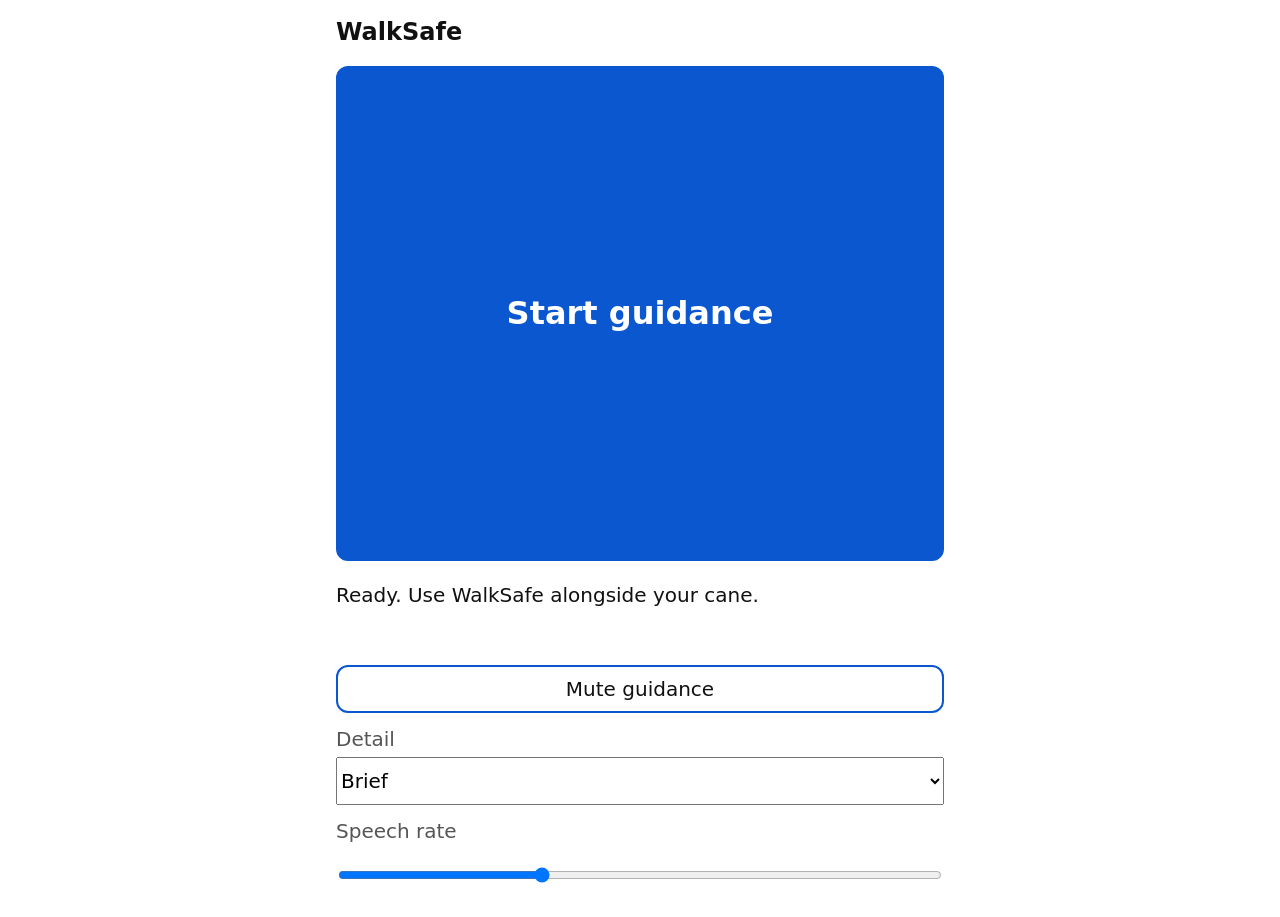
==== walksafe/web/index.html @ 9660e1f0 "feat(web): phone page with capture, frame checks and guidance control Phase 3 of the completion plan" ====
<!doctype html>
<html lang="en">
<head>
  <meta charset="utf-8">
  <meta name="viewport" content="width=device-width, initial-scale=1">
  <meta name="color-scheme" content="light dark">
  <title>WalkSafe</title>
  <link rel="stylesheet" href="style.css">
</head>
<body>
  <main>
    <h1>WalkSafe</h1>
    <button id="toggle" class="primary" aria-describedby="status">Start guidance</button>
    <p id="status" role="status" aria-live="polite">Ready. Use WalkSafe alongside your cane.</p>

    <section id="consent" hidden aria-labelledby="consent-title">
      <h2 id="consent-title">Send camera images?</h2>
      <p>WalkSafe sends camera images to a server to analyse the street ahead.
         Images are never stored; only the measurements and commands are kept.</p>
      <button id="consent-allow">Allow</button>
      <button id="consent-deny">Don't allow</button>
    </section>

    <section aria-label="Settings" class="settings">
      <button id="mute" aria-pressed="false">Mute guidance</button>
      <label>Detail
        <select id="verbosity">
          <option value="brief">Brief</option>
          <option value="normal">Normal</option>
          <option value="detailed">Detailed</option>
        </select>
      </label>
      <label>Speech rate
        <input id="rate" type="range" min="0.5" max="2" step="0.1" value="1">
      </label>
    </section>

    <video id="camera" playsinline muted hidden></video>
  </main>
  <script type="module" src="js/main.js"></script>
</body>
</html>
---- walksafe/web/style.css ----
:root {
  --bg: #ffffff;
  --fg: #111111;
  --accent: #0b57d0;
  --accent-fg: #ffffff;
  --muted: #555555;
}

@media (prefers-color-scheme: dark) {
  :root {
    --bg: #111111;
    --fg: #f2f2f2;
    --accent: #8ab4f8;
    --accent-fg: #111111;
    --muted: #bbbbbb;
  }
}

* { box-sizing: border-box; }

body {
  margin: 0;
  background: var(--bg);
  color: var(--fg);
  font: 1.25rem/1.4 system-ui, sans-serif;
}

main {
  max-width: 40rem;
  margin: 0 auto;
  padding: 1rem;
}

h1 { font-size: 1.5rem; margin: 0 0 1rem; }

button, select, input {
  font: inherit;
  min-height: 3rem;
}

button {
  border: 2px solid var(--accent);
  border-radius: 0.75rem;
  background: transparent;
  color: var(--fg);
  padding: 0.5rem 1rem;
}

/* One large target, easy to find without looking (FR-21). */
button.primary {
  display: block;
  width: 100%;
  min-height: 55vh;
  font-size: 2rem;
  font-weight: 700;
  background: var(--accent);
  color: var(--accent-fg);
}

button:focus-visible, select:focus-visible, input:focus-visible {
  outline: 4px solid var(--fg);
  outline-offset: 3px;
}

#status { min-height: 3em; color: var(--fg); }

.settings {
  display: grid;
  gap: 0.75rem;
  margin-top: 1.5rem;
  color: var(--muted);
}

.settings label { display: grid; gap: 0.25rem; }
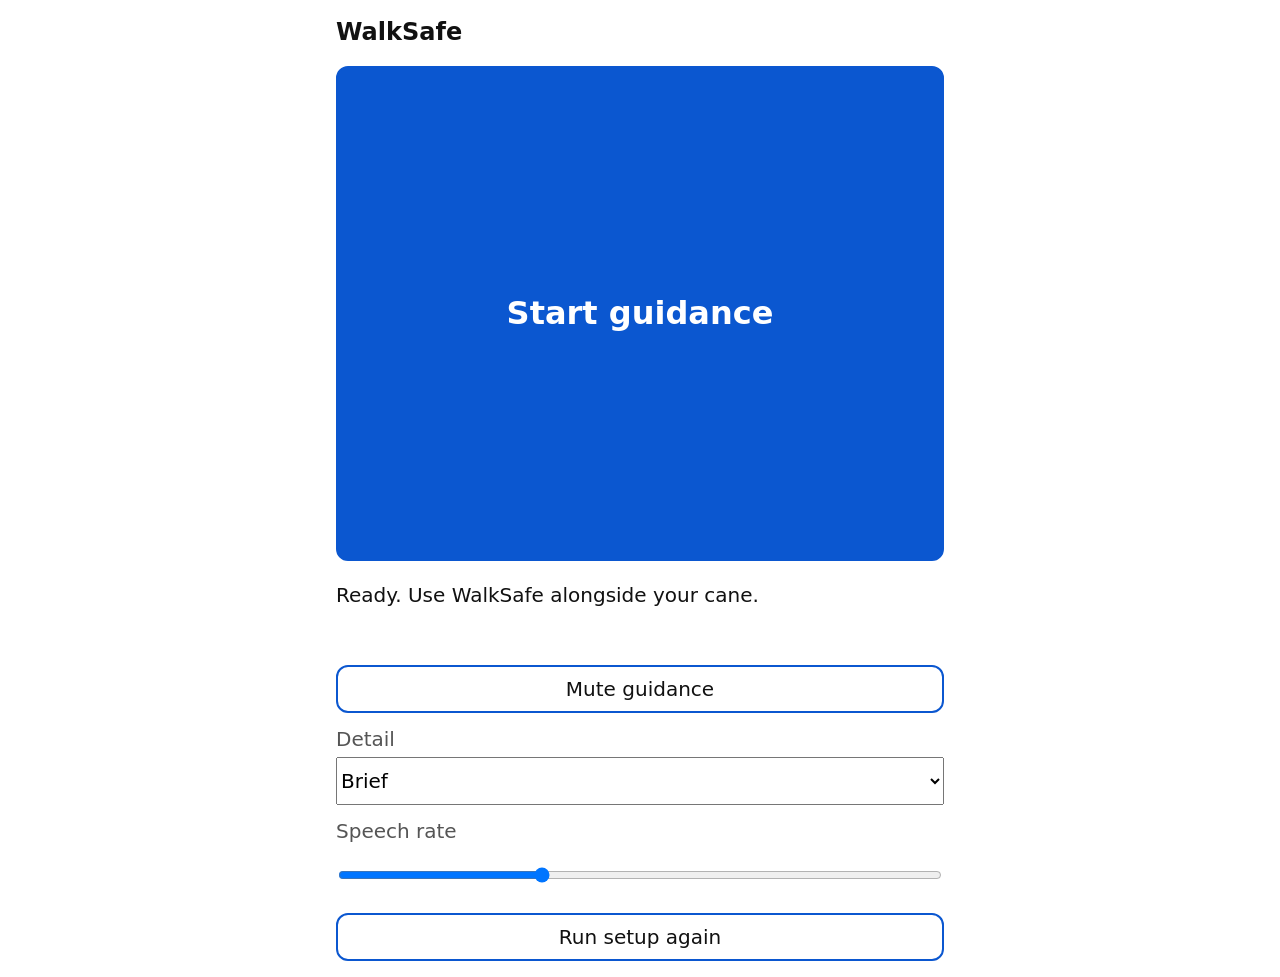
==== commit 6ee588b3: "feat(web): spoken setup with depth check and direction test; profile per user Phase 6 of the complet" ====
--- a/walksafe/web/index.html
+++ b/walksafe/web/index.html
@@ -13,12 +13,9 @@
     <button id="toggle" class="primary" aria-describedby="status">Start guidance</button>
     <p id="status" role="status" aria-live="polite">Ready. Use WalkSafe alongside your cane.</p>
 
-    <section id="consent" hidden aria-labelledby="consent-title">
-      <h2 id="consent-title">Send camera images?</h2>
-      <p>WalkSafe sends camera images to a server to analyse the street ahead.
-         Images are never stored; only the measurements and commands are kept.</p>
-      <button id="consent-allow">Allow</button>
-      <button id="consent-deny">Don't allow</button>
+    <section id="setup" hidden aria-labelledby="setup-question">
+      <p id="setup-question"></p>
+      <div id="setup-choices" class="choices"></div>
     </section>
 
     <section aria-label="Settings" class="settings">
@@ -33,6 +30,7 @@
       <label>Speech rate
         <input id="rate" type="range" min="0.5" max="2" step="0.1" value="1">
       </label>
+      <button id="redo-setup">Run setup again</button>
     </section>
 
     <video id="camera" playsinline muted hidden></video>
--- a/walksafe/web/style.css
+++ b/walksafe/web/style.css
@@ -64,6 +64,10 @@
 
 #status { min-height: 3em; color: var(--fg); }
 
+#setup-question { font-size: 1.4rem; }
+
+.choices { display: grid; gap: 0.75rem; }
+
 .settings {
   display: grid;
   gap: 0.75rem;
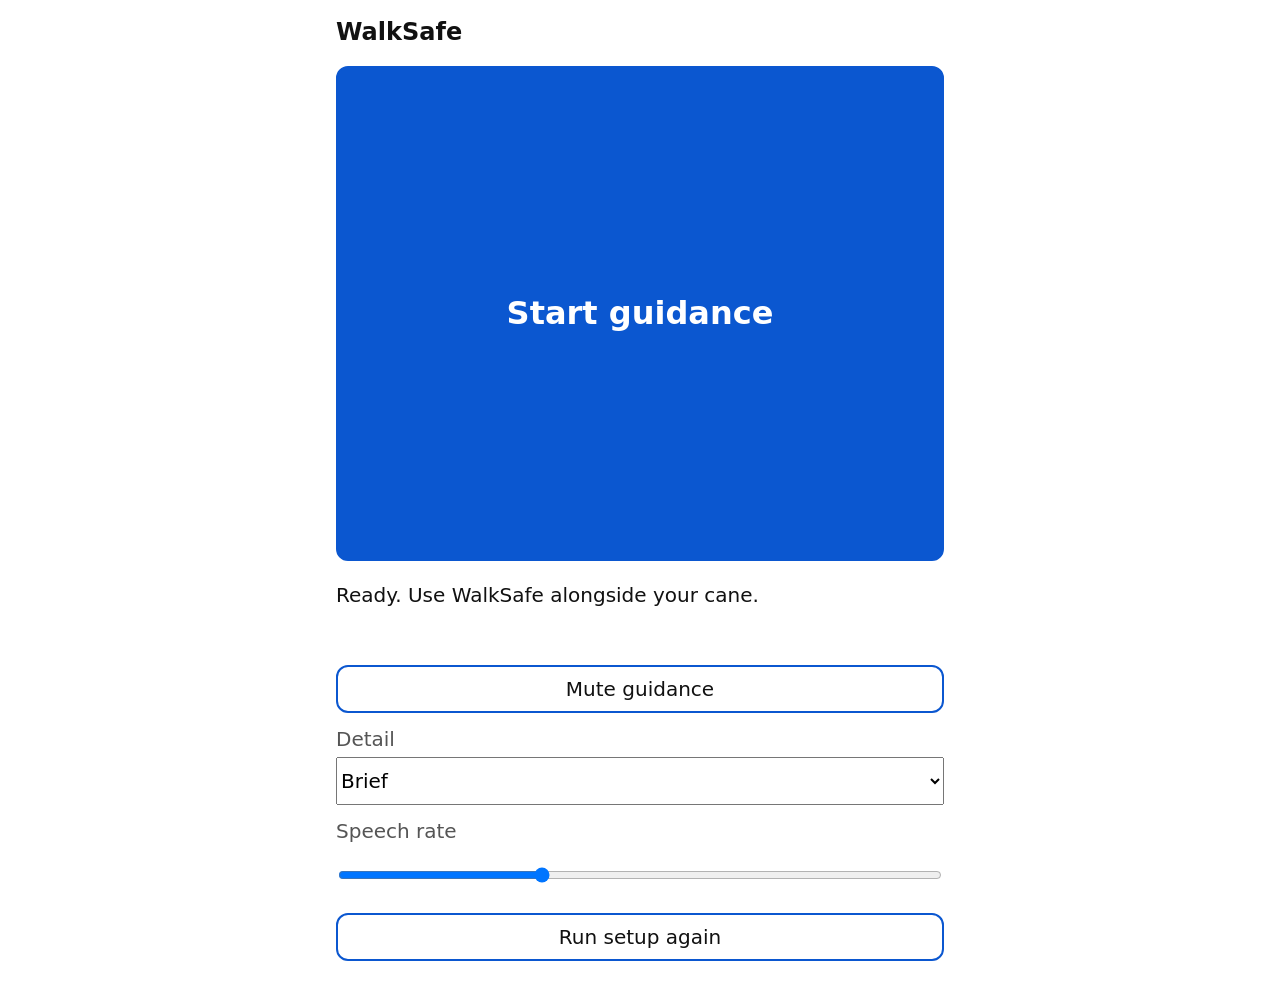
==== commit 1ccd6bbc: "test: GPU tests, measurement scripts, notebook cells and manual checklist Phase 9 of the completion " ====
--- a/walksafe/web/index.html
+++ b/walksafe/web/index.html
@@ -33,6 +33,7 @@
       <button id="redo-setup">Run setup again</button>
     </section>
 
+    <p id="debug" aria-hidden="true"></p>
     <video id="camera" playsinline muted hidden></video>
   </main>
   <script type="module" src="js/main.js"></script>
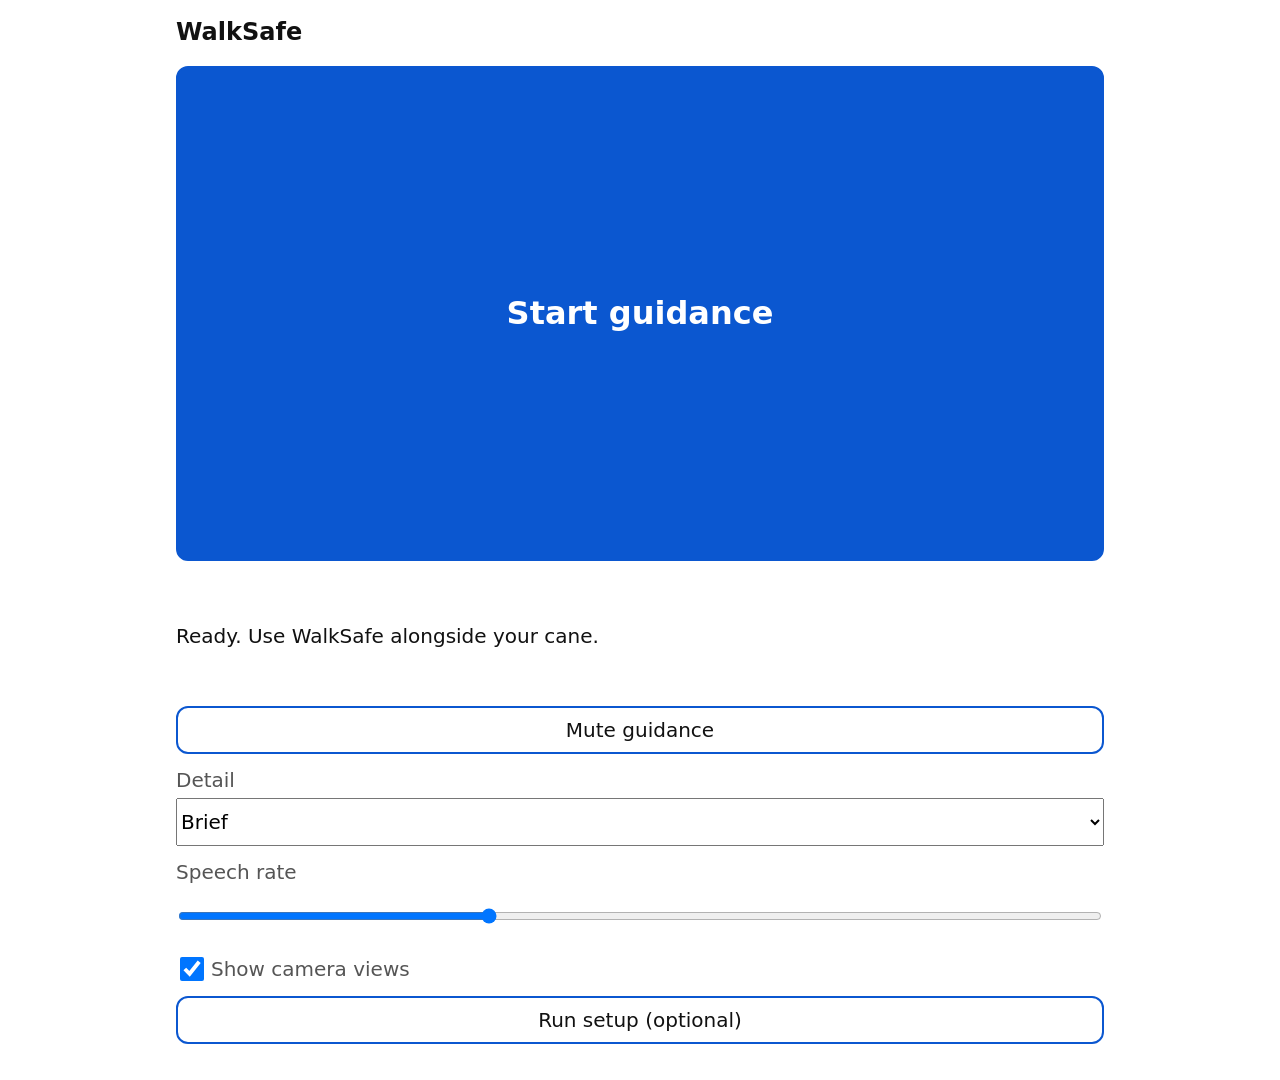
==== commit 7efaab0b: "feat: DepthPro back in the background, two-panel phone view, optional setup Depth Anything V2 measur" ====
--- a/walksafe/web/index.html
+++ b/walksafe/web/index.html
@@ -11,6 +11,14 @@
   <main>
     <h1>WalkSafe</h1>
     <button id="toggle" class="primary" aria-describedby="status">Start guidance</button>
+
+    <!-- What WalkSafe sees, for a sighted helper: the camera and the annotated panel. -->
+    <section id="views" class="views" aria-hidden="true">
+      <video id="camera" playsinline muted></video>
+      <img id="annotated" alt="">
+    </section>
+    <p id="command" class="command" aria-hidden="true"></p>
+
     <p id="status" role="status" aria-live="polite">Ready. Use WalkSafe alongside your cane.</p>
 
     <section id="setup" hidden aria-labelledby="setup-question">
@@ -30,11 +38,11 @@
       <label>Speech rate
         <input id="rate" type="range" min="0.5" max="2" step="0.1" value="1">
       </label>
-      <button id="redo-setup">Run setup again</button>
+      <label class="check"><input id="views-on" type="checkbox" checked> Show camera views</label>
+      <button id="redo-setup">Run setup (optional)</button>
     </section>
 
     <p id="debug" aria-hidden="true"></p>
-    <video id="camera" playsinline muted hidden></video>
   </main>
   <script type="module" src="js/main.js"></script>
 </body>
--- a/walksafe/web/style.css
+++ b/walksafe/web/style.css
@@ -26,7 +26,7 @@
 }
 
 main {
-  max-width: 40rem;
+  max-width: 60rem;
   margin: 0 auto;
   padding: 1rem;
 }
@@ -76,3 +76,21 @@
 }
 
 .settings label { display: grid; gap: 0.25rem; }
+
+/* With the camera views on, the button gives way to the two panels. */
+body.views-on button.primary { min-height: 18vh; }
+
+.views { display: none; gap: 0.5rem; grid-template-columns: 1fr 1fr; margin-top: 1rem; }
+body.views-on .views { display: grid; }
+.views video, .views img {
+  width: 100%;
+  aspect-ratio: 3 / 4;
+  object-fit: contain;
+  background: #000;
+  border-radius: 0.5rem;
+}
+
+.command { font-size: 1.4rem; font-weight: 700; min-height: 1.5em; margin: 0.5rem 0 0; }
+
+.check { display: flex !important; align-items: center; gap: 0.5rem; }
+.check input { width: 1.5rem; height: 1.5rem; min-height: auto; }
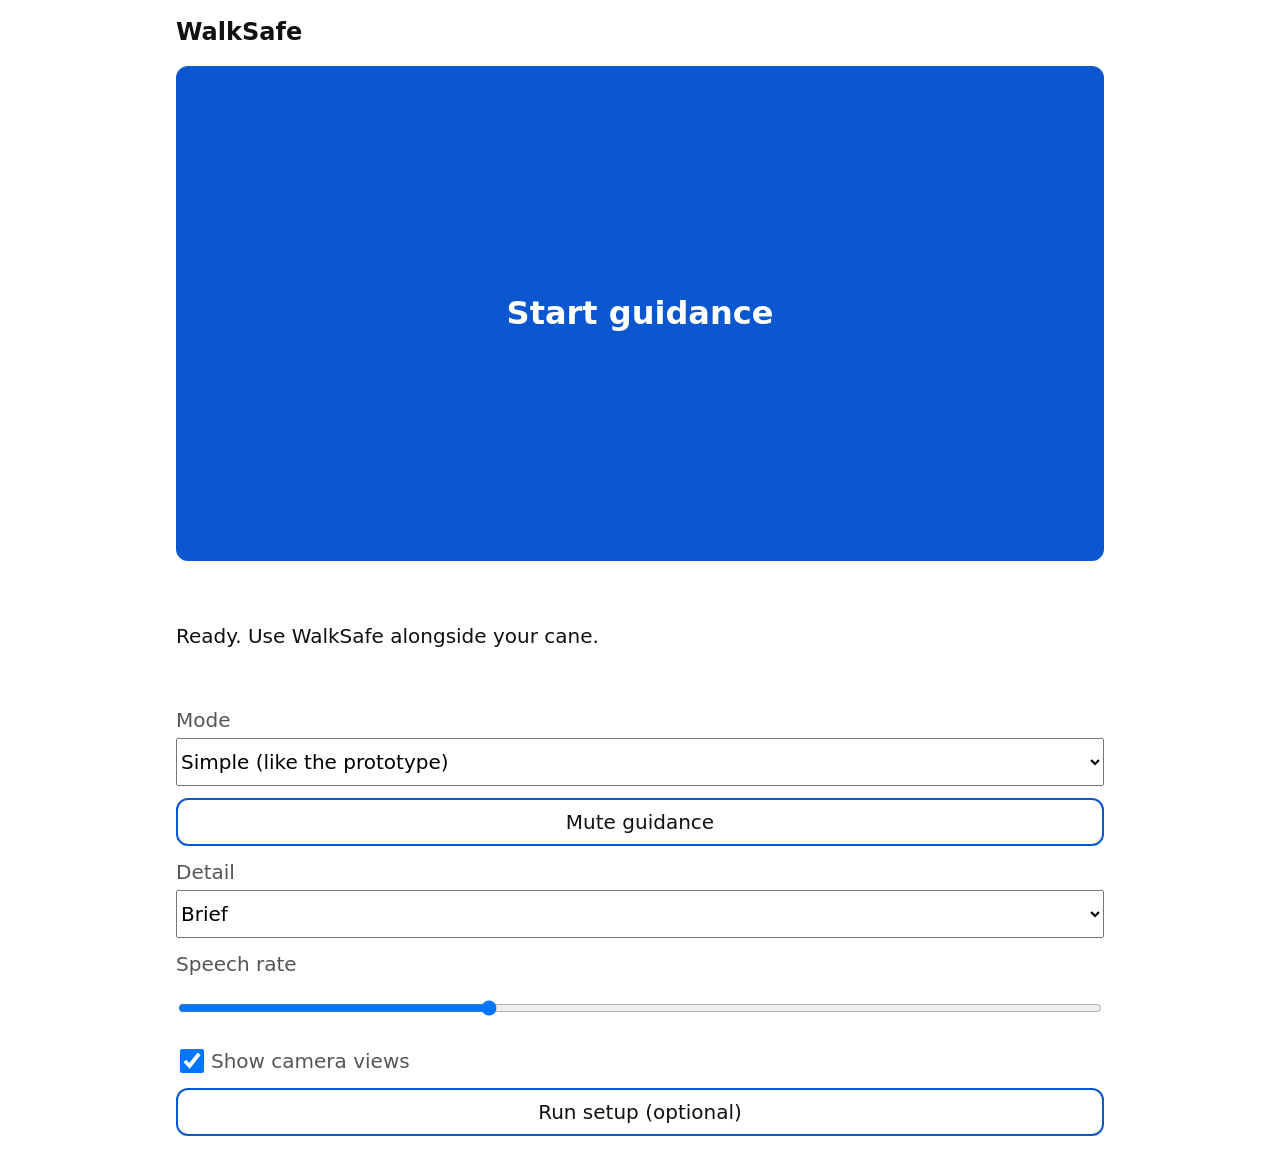
==== commit 18a668f3: "feat(web): Simple mode that works like the prototype (default) The safety rules (dropping late answe" ====
--- a/walksafe/web/index.html
+++ b/walksafe/web/index.html
@@ -27,6 +27,12 @@
     </section>
 
     <section aria-label="Settings" class="settings">
+      <label>Mode
+        <select id="mode">
+          <option value="simple">Simple (like the prototype)</option>
+          <option value="full">Full safety (levels, phone stop, late answers dropped)</option>
+        </select>
+      </label>
       <button id="mute" aria-pressed="false">Mute guidance</button>
       <label>Detail
         <select id="verbosity">
